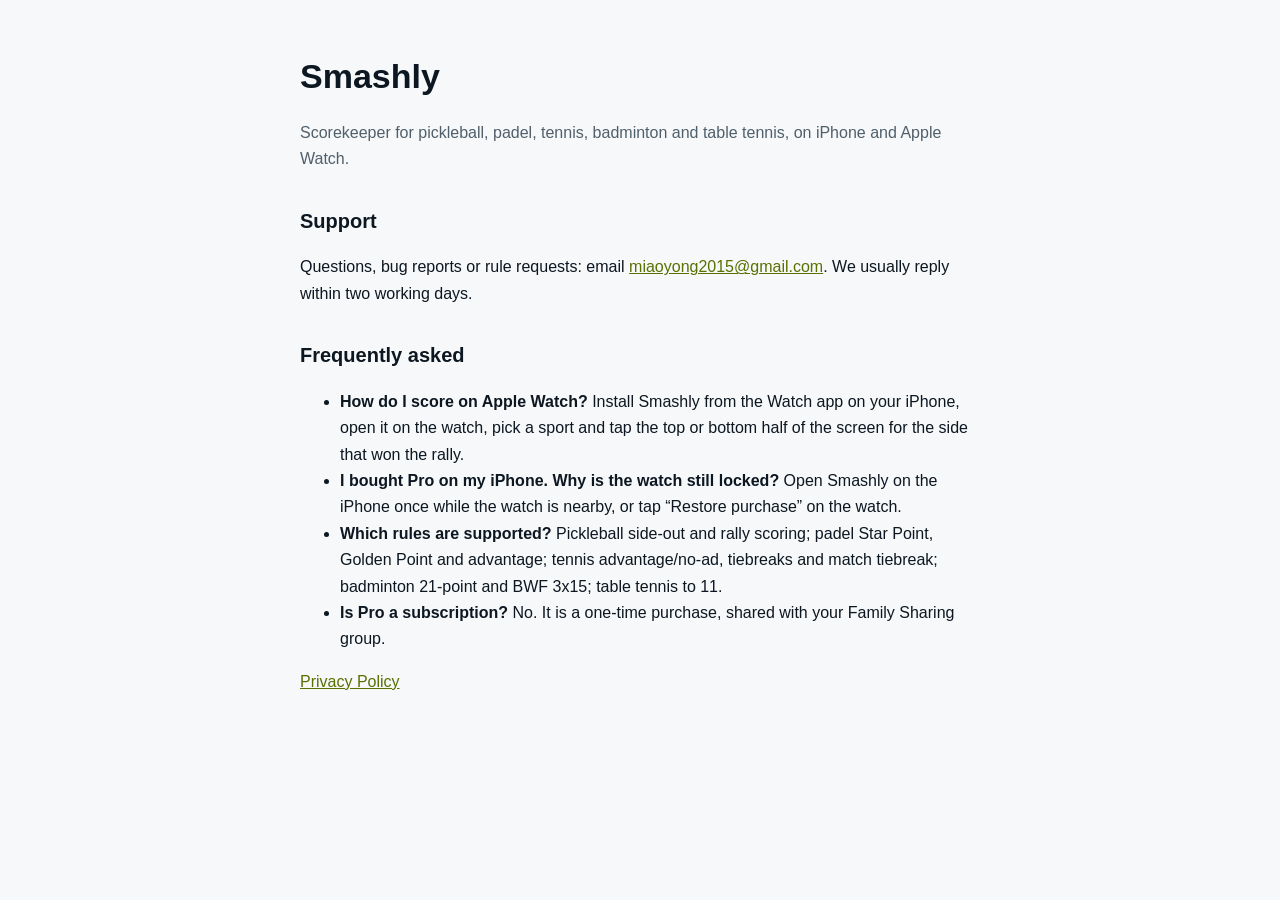
==== index.html @ 7b340f2f "Smashly support and privacy pages" ====
<!doctype html><html lang="en"><head><meta charset="utf-8"><meta name="viewport" content="width=device-width,initial-scale=1">
<title>Smashly Support</title><link rel="stylesheet" href="style.css"></head><body><main>
<h1>Smashly</h1><p class="muted">Scorekeeper for pickleball, padel, tennis, badminton and table tennis, on iPhone and Apple Watch.</p>
<h2>Support</h2>
<p>Questions, bug reports or rule requests: email <a href="mailto:miaoyong2015@gmail.com">miaoyong2015@gmail.com</a>. We usually reply within two working days.</p>
<h2>Frequently asked</h2>
<ul>
<li><b>How do I score on Apple Watch?</b> Install Smashly from the Watch app on your iPhone, open it on the watch, pick a sport and tap the top or bottom half of the screen for the side that won the rally.</li>
<li><b>I bought Pro on my iPhone. Why is the watch still locked?</b> Open Smashly on the iPhone once while the watch is nearby, or tap “Restore purchase” on the watch.</li>
<li><b>Which rules are supported?</b> Pickleball side-out and rally scoring; padel Star Point, Golden Point and advantage; tennis advantage/no-ad, tiebreaks and match tiebreak; badminton 21-point and BWF 3x15; table tennis to 11.</li>
<li><b>Is Pro a subscription?</b> No. It is a one-time purchase, shared with your Family Sharing group.</li>
</ul>
<p class="muted"><a href="privacy.html">Privacy Policy</a></p>
</main></body></html>
---- style.css ----
:root{--bg:#0d1721;--fg:#eef3f6;--muted:#9fb0bd;--ball:#d7f04a}
@media (prefers-color-scheme: light){:root{--bg:#f6f8f9;--fg:#0d1721;--muted:#4f5f6b;--ball:#5a7000}}
body{margin:0;background:var(--bg);color:var(--fg);font:16px/1.65 -apple-system,BlinkMacSystemFont,"Segoe UI",sans-serif}
main{max-width:680px;margin:0 auto;padding:48px 20px 80px}
h1{font-size:34px;margin:0 0 8px}h2{font-size:20px;margin-top:32px}
a{color:var(--ball)}p,li{color:var(--fg)}.muted{color:var(--muted)}
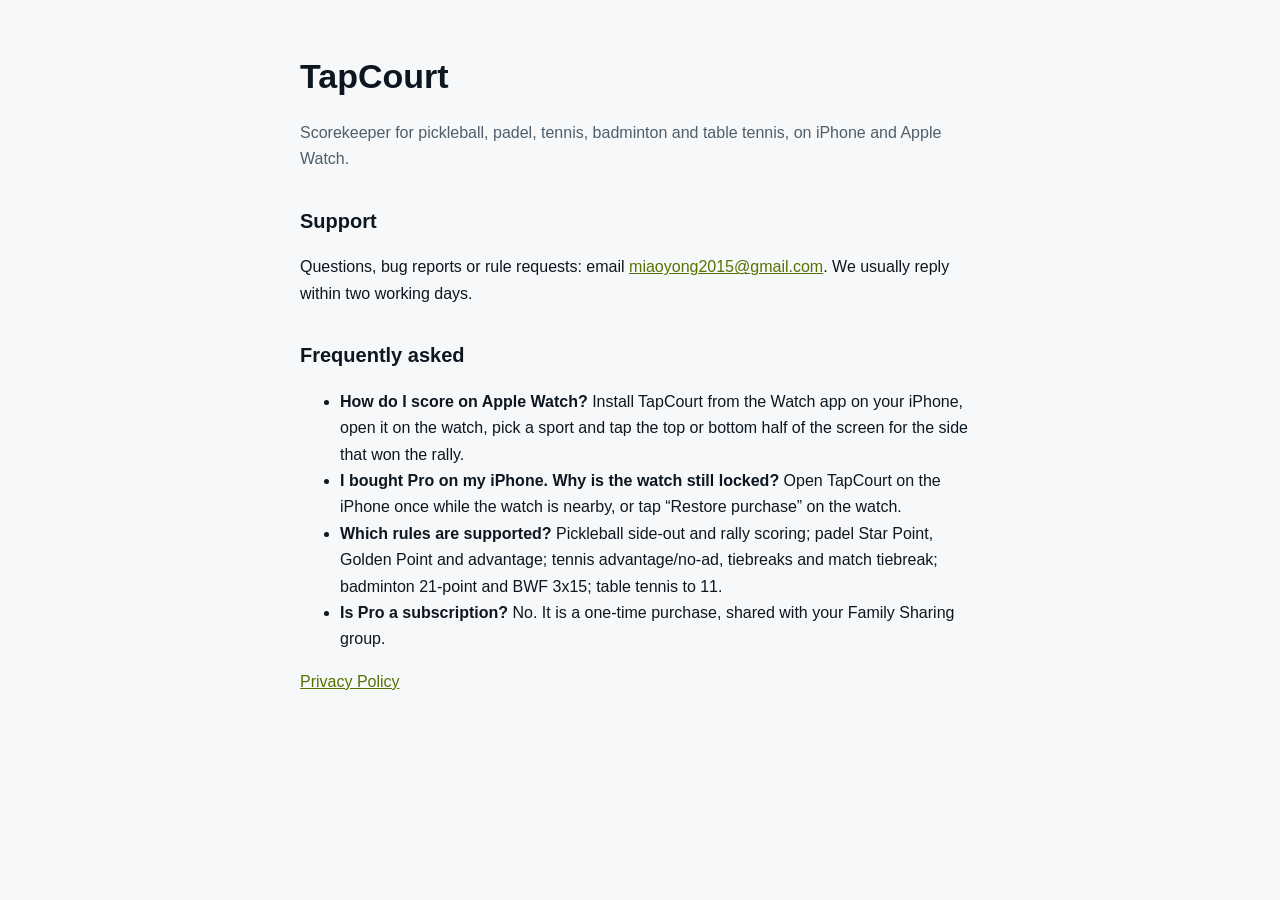
==== commit be7cf133: "Rename to TapCourt" ====
--- a/index.html
+++ b/index.html
@@ -1,12 +1,12 @@
 <!doctype html><html lang="en"><head><meta charset="utf-8"><meta name="viewport" content="width=device-width,initial-scale=1">
-<title>Smashly Support</title><link rel="stylesheet" href="style.css"></head><body><main>
-<h1>Smashly</h1><p class="muted">Scorekeeper for pickleball, padel, tennis, badminton and table tennis, on iPhone and Apple Watch.</p>
+<title>TapCourt Support</title><link rel="stylesheet" href="style.css"></head><body><main>
+<h1>TapCourt</h1><p class="muted">Scorekeeper for pickleball, padel, tennis, badminton and table tennis, on iPhone and Apple Watch.</p>
 <h2>Support</h2>
 <p>Questions, bug reports or rule requests: email <a href="mailto:miaoyong2015@gmail.com">miaoyong2015@gmail.com</a>. We usually reply within two working days.</p>
 <h2>Frequently asked</h2>
 <ul>
-<li><b>How do I score on Apple Watch?</b> Install Smashly from the Watch app on your iPhone, open it on the watch, pick a sport and tap the top or bottom half of the screen for the side that won the rally.</li>
-<li><b>I bought Pro on my iPhone. Why is the watch still locked?</b> Open Smashly on the iPhone once while the watch is nearby, or tap “Restore purchase” on the watch.</li>
+<li><b>How do I score on Apple Watch?</b> Install TapCourt from the Watch app on your iPhone, open it on the watch, pick a sport and tap the top or bottom half of the screen for the side that won the rally.</li>
+<li><b>I bought Pro on my iPhone. Why is the watch still locked?</b> Open TapCourt on the iPhone once while the watch is nearby, or tap “Restore purchase” on the watch.</li>
 <li><b>Which rules are supported?</b> Pickleball side-out and rally scoring; padel Star Point, Golden Point and advantage; tennis advantage/no-ad, tiebreaks and match tiebreak; badminton 21-point and BWF 3x15; table tennis to 11.</li>
 <li><b>Is Pro a subscription?</b> No. It is a one-time purchase, shared with your Family Sharing group.</li>
 </ul>
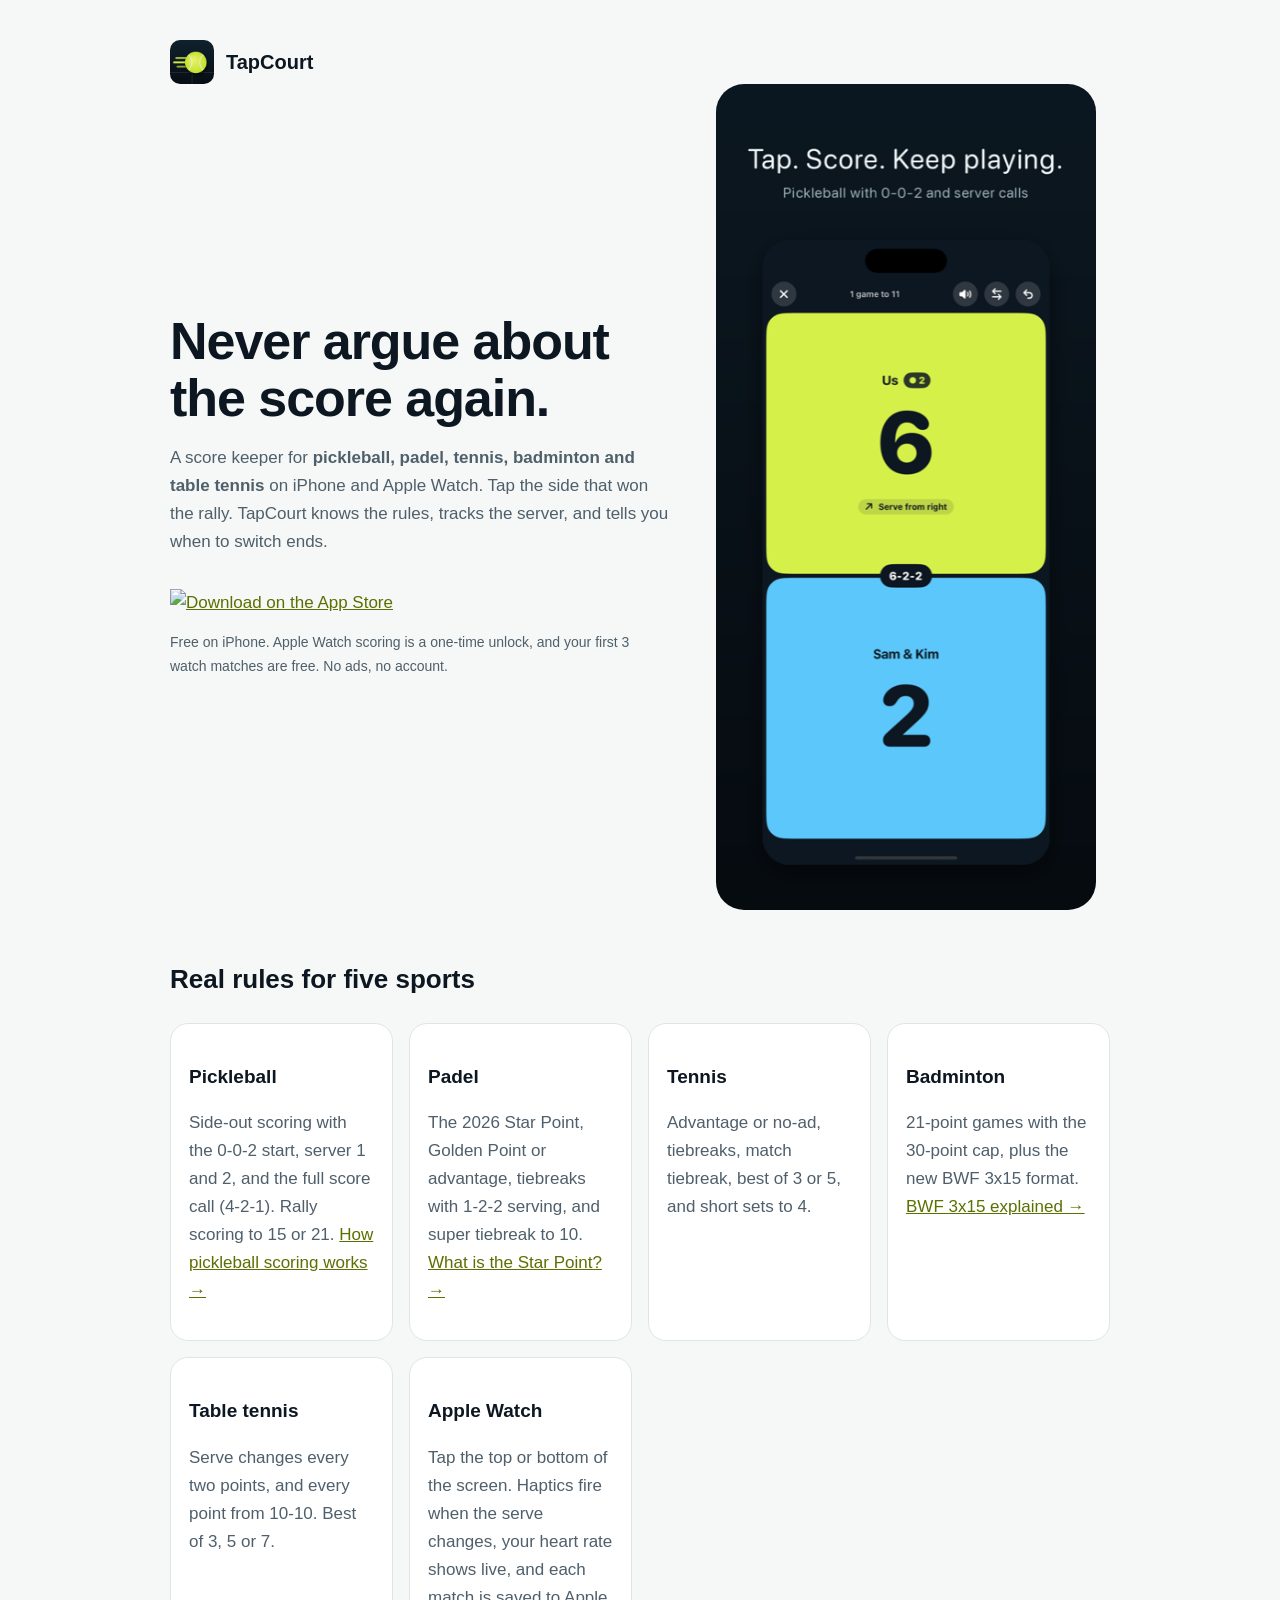
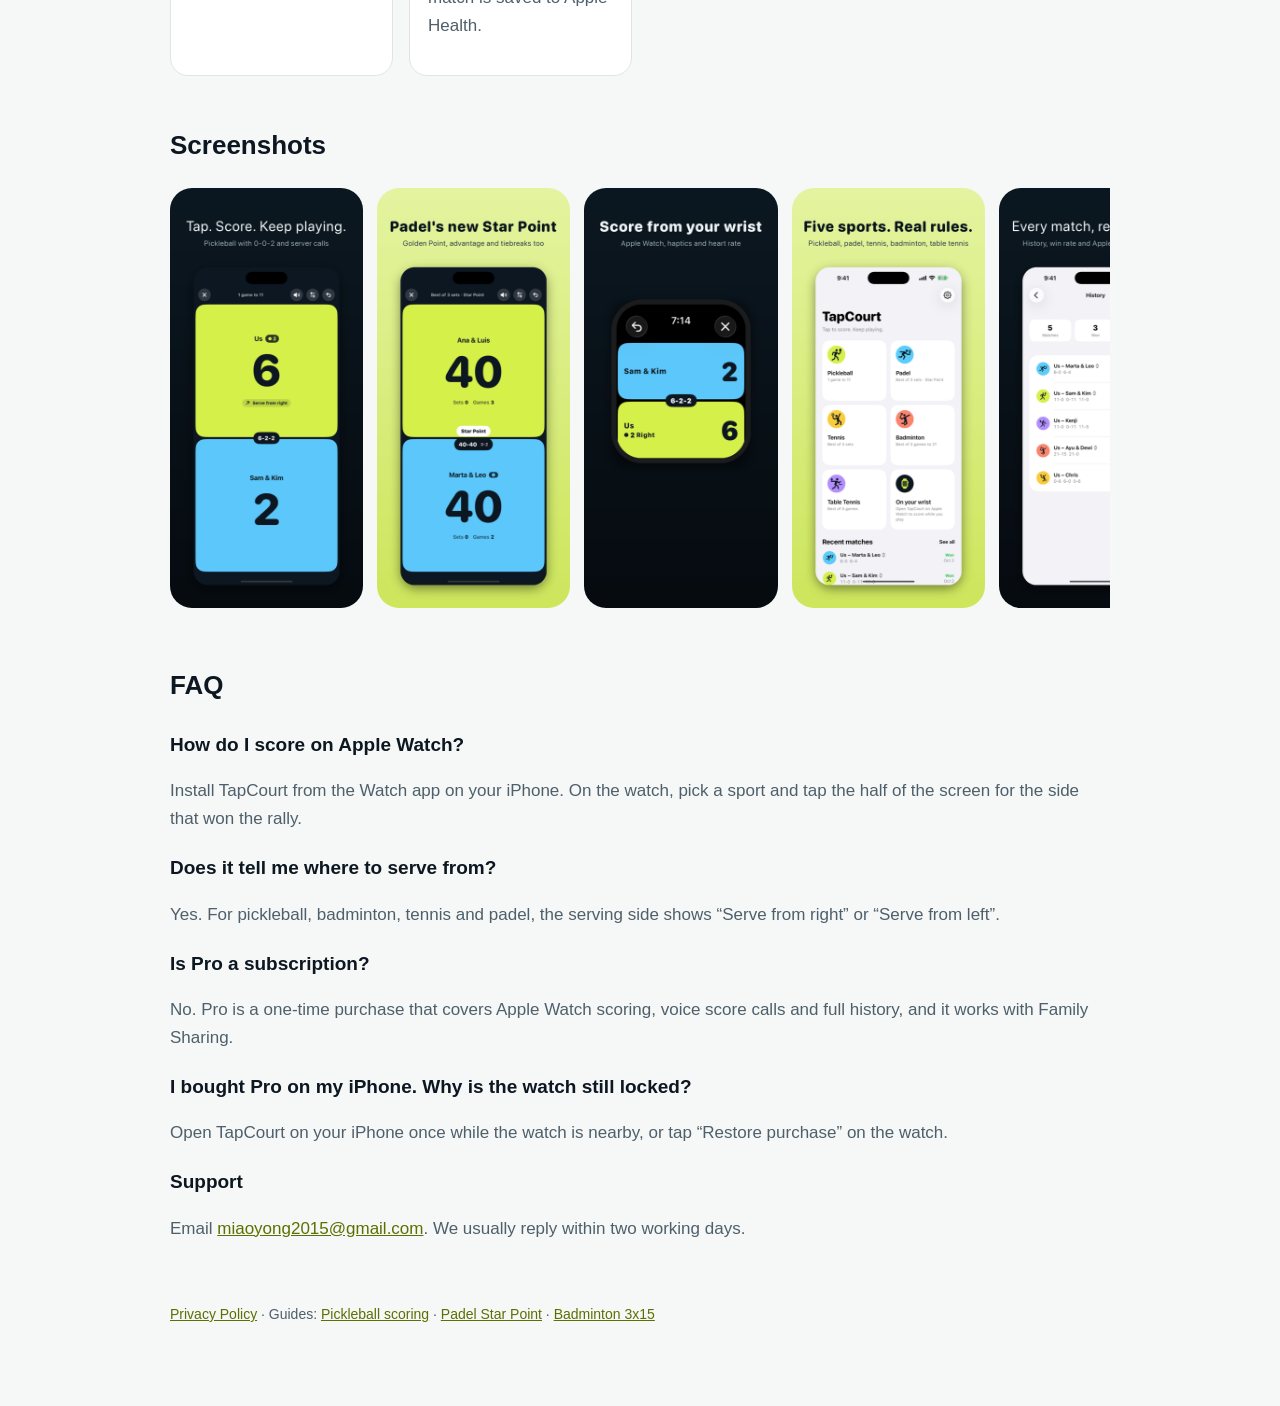
==== commit 12836621: "Landing page, scoring guides, sitemap" ====
--- a/index.html
+++ b/index.html
@@ -1,14 +1,35 @@
 <!doctype html><html lang="en"><head><meta charset="utf-8"><meta name="viewport" content="width=device-width,initial-scale=1">
-<title>TapCourt Support</title><link rel="stylesheet" href="style.css"></head><body><main>
-<h1>TapCourt</h1><p class="muted">Scorekeeper for pickleball, padel, tennis, badminton and table tennis, on iPhone and Apple Watch.</p>
-<h2>Support</h2>
-<p>Questions, bug reports or rule requests: email <a href="mailto:miaoyong2015@gmail.com">miaoyong2015@gmail.com</a>. We usually reply within two working days.</p>
-<h2>Frequently asked</h2>
-<ul>
-<li><b>How do I score on Apple Watch?</b> Install TapCourt from the Watch app on your iPhone, open it on the watch, pick a sport and tap the top or bottom half of the screen for the side that won the rally.</li>
-<li><b>I bought Pro on my iPhone. Why is the watch still locked?</b> Open TapCourt on the iPhone once while the watch is nearby, or tap “Restore purchase” on the watch.</li>
-<li><b>Which rules are supported?</b> Pickleball side-out and rally scoring; padel Star Point, Golden Point and advantage; tennis advantage/no-ad, tiebreaks and match tiebreak; badminton 21-point and BWF 3x15; table tennis to 11.</li>
-<li><b>Is Pro a subscription?</b> No. It is a one-time purchase, shared with your Family Sharing group.</li>
-</ul>
-<p class="muted"><a href="privacy.html">Privacy Policy</a></p>
+<title>TapCourt – Pickleball, Padel &amp; Tennis Score Keeper for Apple Watch</title>
+<meta name="description" content="TapCourt keeps score for pickleball, padel, tennis, badminton and table tennis on iPhone and Apple Watch. Side-out 0-0-2, Star Point, tiebreaks, BWF 3x15. No ads, no account.">
+<meta property="og:title" content="TapCourt – racket sports score keeper for Apple Watch"><meta property="og:description" content="Tap your wrist after each rally. TapCourt knows the rules and calls the score."><meta property="og:image" content="https://miaoyong2015.github.io/smashly/img/shot1.png">
+<meta name="apple-itunes-app" content="app-id=6818583740">
+<link rel="stylesheet" href="style.css"><link rel="icon" href="img/icon.png"></head><body><main>
+<div class="brand"><img src="img/icon.png" alt="">TapCourt</div>
+<section class="hero"><div>
+<h1>Never argue about the score again.</h1>
+<p class="muted">A score keeper for <b>pickleball, padel, tennis, badminton and table tennis</b> on iPhone and Apple Watch. Tap the side that won the rally. TapCourt knows the rules, tracks the server, and tells you when to switch ends.</p>
+<a class="badge" href="https://apps.apple.com/app/id6818583740"><img alt="Download on the App Store" src="https://tools.applemarketingtools.com/api/badges/download-on-the-app-store/black/en-us"></a>
+<p class="muted" style="font-size:14px">Free on iPhone. Apple Watch scoring is a one-time unlock, and your first 3 watch matches are free. No ads, no account.</p>
+</div><img class="shot" src="img/shot1.png" alt="TapCourt pickleball scoreboard showing 6-2-2"></section>
+
+<h2>Real rules for five sports</h2>
+<div class="grid">
+<div class="card"><h3>Pickleball</h3><p class="muted">Side-out scoring with the 0-0-2 start, server 1 and 2, and the full score call (4-2-1). Rally scoring to 15 or 21. <a href="guides/pickleball-scoring.html">How pickleball scoring works →</a></p></div>
+<div class="card"><h3>Padel</h3><p class="muted">The 2026 Star Point, Golden Point or advantage, tiebreaks with 1-2-2 serving, and super tiebreak to 10. <a href="guides/padel-star-point.html">What is the Star Point? →</a></p></div>
+<div class="card"><h3>Tennis</h3><p class="muted">Advantage or no-ad, tiebreaks, match tiebreak, best of 3 or 5, and short sets to 4.</p></div>
+<div class="card"><h3>Badminton</h3><p class="muted">21-point games with the 30-point cap, plus the new BWF 3x15 format. <a href="guides/badminton-3x15.html">BWF 3x15 explained →</a></p></div>
+<div class="card"><h3>Table tennis</h3><p class="muted">Serve changes every two points, and every point from 10-10. Best of 3, 5 or 7.</p></div>
+<div class="card"><h3>Apple Watch</h3><p class="muted">Tap the top or bottom of the screen. Haptics fire when the serve changes, your heart rate shows live, and each match is saved to Apple Health.</p></div>
+</div>
+
+<h2>Screenshots</h2>
+<div class="shots"><img src="img/shot1.png" alt="Pickleball score"><img src="img/shot2.png" alt="Padel Star Point"><img src="img/shot3.png" alt="Apple Watch scoreboard"><img src="img/shot4.png" alt="Five sports"><img src="img/shot5.png" alt="Match history"></div>
+
+<h2>FAQ</h2>
+<h3>How do I score on Apple Watch?</h3><p class="muted">Install TapCourt from the Watch app on your iPhone. On the watch, pick a sport and tap the half of the screen for the side that won the rally.</p>
+<h3>Does it tell me where to serve from?</h3><p class="muted">Yes. For pickleball, badminton, tennis and padel, the serving side shows “Serve from right” or “Serve from left”.</p>
+<h3>Is Pro a subscription?</h3><p class="muted">No. Pro is a one-time purchase that covers Apple Watch scoring, voice score calls and full history, and it works with Family Sharing.</p>
+<h3>I bought Pro on my iPhone. Why is the watch still locked?</h3><p class="muted">Open TapCourt on your iPhone once while the watch is nearby, or tap “Restore purchase” on the watch.</p>
+<h3>Support</h3><p class="muted">Email <a href="mailto:miaoyong2015@gmail.com">miaoyong2015@gmail.com</a>. We usually reply within two working days.</p>
+<footer><a href="privacy.html">Privacy Policy</a> · Guides: <a href="guides/pickleball-scoring.html">Pickleball scoring</a> · <a href="guides/padel-star-point.html">Padel Star Point</a> · <a href="guides/badminton-3x15.html">Badminton 3x15</a></footer>
 </main></body></html>
--- a/style.css
+++ b/style.css
@@ -1,6 +1,25 @@
-:root{--bg:#0d1721;--fg:#eef3f6;--muted:#9fb0bd;--ball:#d7f04a}
-@media (prefers-color-scheme: light){:root{--bg:#f6f8f9;--fg:#0d1721;--muted:#4f5f6b;--ball:#5a7000}}
-body{margin:0;background:var(--bg);color:var(--fg);font:16px/1.65 -apple-system,BlinkMacSystemFont,"Segoe UI",sans-serif}
-main{max-width:680px;margin:0 auto;padding:48px 20px 80px}
-h1{font-size:34px;margin:0 0 8px}h2{font-size:20px;margin-top:32px}
-a{color:var(--ball)}p,li{color:var(--fg)}.muted{color:var(--muted)}
+:root{--bg:#0b141b;--panel:#121f28;--fg:#eef3f6;--muted:#9fb0bd;--ball:#d7f04a;--sky:#5ac8fa;--line:#22323d}
+@media (prefers-color-scheme: light){:root{--bg:#f5f8f6;--panel:#ffffff;--fg:#0d1721;--muted:#4f5f6b;--ball:#5a7000;--sky:#0a6aa0;--line:#dfe6e2}}
+*{box-sizing:border-box}
+body{margin:0;background:var(--bg);color:var(--fg);font:17px/1.65 -apple-system,BlinkMacSystemFont,"Segoe UI",Roboto,sans-serif}
+main{max-width:980px;margin:0 auto;padding:40px 20px 80px}
+article{max-width:720px;margin:0 auto}
+h1{font-size:clamp(32px,6vw,52px);line-height:1.1;margin:.2em 0;letter-spacing:-.02em}
+h2{font-size:26px;margin-top:48px}
+h3{font-size:19px;margin-bottom:4px}
+a{color:var(--ball)}
+.muted{color:var(--muted)}
+.hero{display:grid;grid-template-columns:1.1fr .9fr;gap:32px;align-items:center}
+.hero img.shot{width:100%;max-width:380px;border-radius:28px;justify-self:center}
+.brand{display:flex;gap:12px;align-items:center;font-weight:800;font-size:20px}
+.brand img{width:44px;height:44px;border-radius:10px}
+.badge img{height:54px;margin-top:16px}
+.grid{display:grid;grid-template-columns:repeat(auto-fit,minmax(220px,1fr));gap:16px}
+.card{background:var(--panel);border:1px solid var(--line);border-radius:18px;padding:18px}
+.shots{display:flex;gap:14px;overflow-x:auto;padding-bottom:8px}
+.shots img{height:420px;border-radius:22px}
+table{border-collapse:collapse;width:100%;margin:12px 0}
+td,th{border-bottom:1px solid var(--line);padding:8px 6px;text-align:left}
+.cta{background:var(--panel);border:1px solid var(--line);border-radius:18px;padding:20px;margin-top:40px}
+footer{margin-top:60px;color:var(--muted);font-size:14px}
+@media (max-width:760px){.hero{grid-template-columns:1fr}.shots img{height:340px}}
